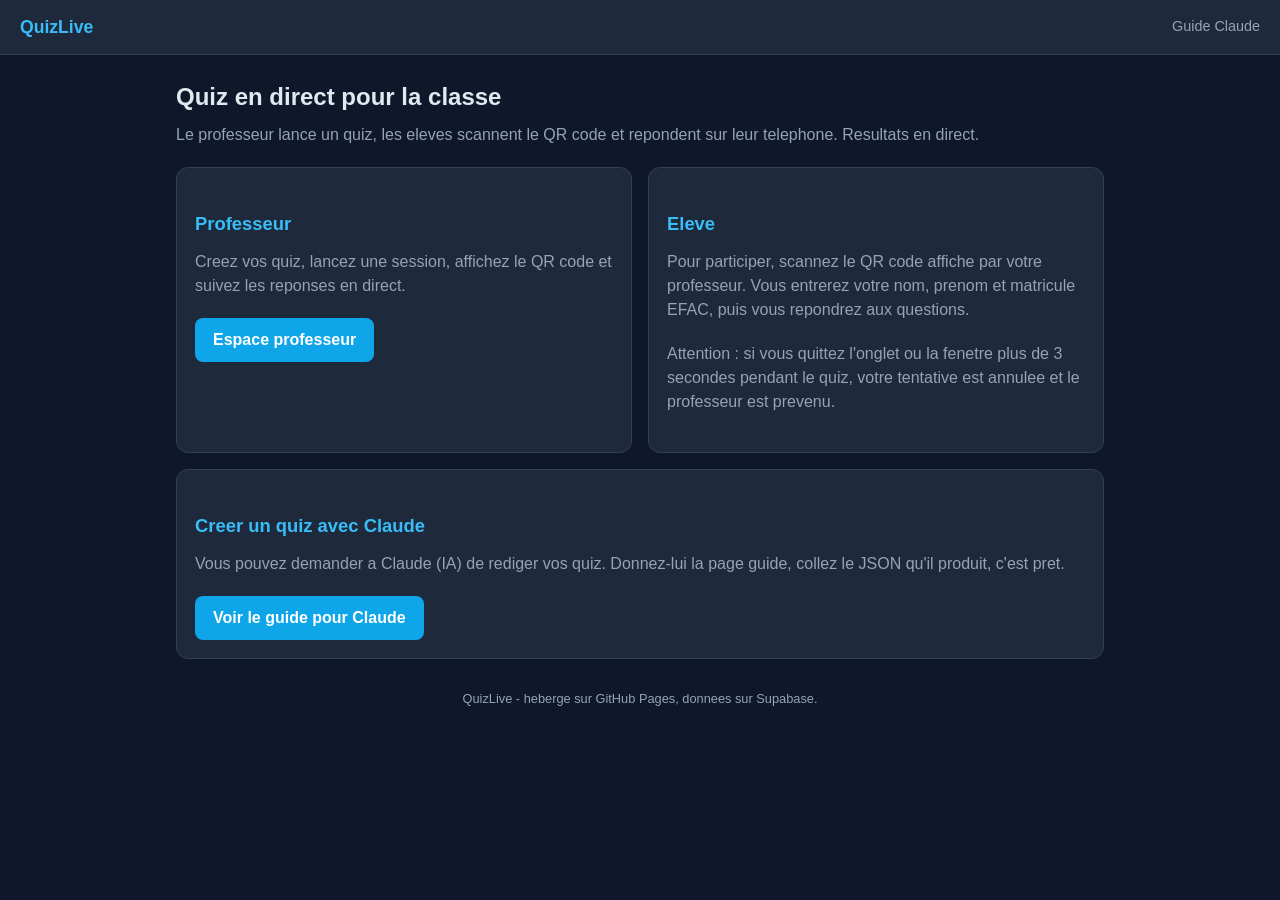
==== index.html @ e2ab72f9 "QuizLive v1: quiz en direct classe (GitHub Pages + Supabase) - teacher.html: creation quiz (formulai" ====
<!DOCTYPE html>
<html lang="fr">
<head>
<meta charset="UTF-8">
<meta name="viewport" content="width=device-width, initial-scale=1.0">
<title>QuizLive - Quiz en classe</title>
<link rel="stylesheet" href="style.css">
</head>
<body>
<header class="topbar">
  <span class="brand">QuizLive</span>
  <a href="guide.html">Guide Claude</a>
</header>
<main>
  <h1>Quiz en direct pour la classe</h1>
  <p class="sub">Le professeur lance un quiz, les eleves scannent le QR code et repondent sur leur telephone. Resultats en direct.</p>

  <div class="grid two">
    <div class="card">
      <h2>Professeur</h2>
      <p class="sub">Creez vos quiz, lancez une session, affichez le QR code et suivez les reponses en direct.</p>
      <a class="btn" href="teacher.html">Espace professeur</a>
    </div>
    <div class="card">
      <h2>Eleve</h2>
      <p class="sub">Pour participer, scannez le QR code affiche par votre professeur. Vous entrerez votre nom, prenom et matricule EFAC, puis vous repondrez aux questions.</p>
      <p class="sub">Attention : si vous quittez l'onglet ou la fenetre plus de 3 secondes pendant le quiz, votre tentative est annulee et le professeur est prevenu.</p>
    </div>
  </div>

  <div class="card">
    <h2>Creer un quiz avec Claude</h2>
    <p class="sub">Vous pouvez demander a Claude (IA) de rediger vos quiz. Donnez-lui la page guide, collez le JSON qu'il produit, c'est pret.</p>
    <a class="btn secondary" href="guide.html">Voir le guide pour Claude</a>
  </div>

  <p class="footer-note">QuizLive - heberge sur GitHub Pages, donnees sur Supabase.</p>
</main>
</body>
</html>
---- style.css ----
:root {
  --bg: #0f172a;
  --card: #1e293b;
  --card2: #273549;
  --text: #e2e8f0;
  --muted: #94a3b8;
  --accent: #38bdf8;
  --accent2: #0ea5e9;
  --green: #22c55e;
  --red: #ef4444;
  --orange: #f59e0b;
  --radius: 12px;
}
* { box-sizing: border-box; margin: 0; padding: 0; }
body {
  font-family: -apple-system, BlinkMacSystemFont, "Segoe UI", Roboto, Arial, sans-serif;
  background: var(--bg);
  color: var(--text);
  min-height: 100vh;
  line-height: 1.5;
}
header.topbar {
  padding: 14px 20px;
  display: flex;
  align-items: center;
  justify-content: space-between;
  border-bottom: 1px solid #334155;
  background: var(--card);
  position: sticky;
  top: 0;
  z-index: 10;
}
header.topbar .brand { font-weight: 700; font-size: 1.1rem; color: var(--accent); }
header.topbar a { color: var(--muted); text-decoration: none; font-size: .9rem; }
header.topbar a:hover { color: var(--text); }
main { max-width: 960px; margin: 0 auto; padding: 24px 16px 60px; }
h1 { font-size: 1.5rem; margin-bottom: 8px; }
h2 { font-size: 1.15rem; margin: 24px 0 12px; color: var(--accent); }
p.sub { color: var(--muted); margin-bottom: 20px; }
.card {
  background: var(--card);
  border: 1px solid #334155;
  border-radius: var(--radius);
  padding: 18px;
  margin-bottom: 16px;
}
.grid { display: grid; gap: 16px; }
@media (min-width: 700px) { .grid.two { grid-template-columns: 1fr 1fr; } }
label { display: block; font-size: .85rem; color: var(--muted); margin: 10px 0 4px; }
input[type=text], input[type=password], input[type=number], textarea, select {
  width: 100%;
  padding: 10px 12px;
  border-radius: 8px;
  border: 1px solid #475569;
  background: #0b1220;
  color: var(--text);
  font-size: 1rem;
}
textarea { min-height: 160px; font-family: ui-monospace, Menlo, Consolas, monospace; font-size: .85rem; }
button, .btn {
  display: inline-block;
  padding: 10px 18px;
  border: none;
  border-radius: 8px;
  background: var(--accent2);
  color: #fff;
  font-size: 1rem;
  font-weight: 600;
  cursor: pointer;
  text-decoration: none;
  text-align: center;
}
button:hover, .btn:hover { background: var(--accent); }
button.secondary { background: #475569; }
button.secondary:hover { background: #64748b; }
button.danger { background: var(--red); }
button.small { padding: 6px 12px; font-size: .85rem; }
button:disabled { opacity: .5; cursor: not-allowed; }
.msg { padding: 12px 14px; border-radius: 8px; margin: 12px 0; font-size: .95rem; }
.msg.ok { background: #14532d; color: #bbf7d0; }
.msg.err { background: #7f1d1d; color: #fecaca; }
.msg.info { background: #1e3a5f; color: #bfdbfe; }
.hidden { display: none !important; }
table.results { width: 100%; border-collapse: collapse; font-size: .95rem; }
table.results th, table.results td { padding: 8px 10px; text-align: left; border-bottom: 1px solid #334155; }
table.results th { color: var(--muted); font-size: .8rem; text-transform: uppercase; }
.badge { display: inline-block; padding: 2px 10px; border-radius: 999px; font-size: .8rem; font-weight: 600; }
.badge.active { background: #1e3a5f; color: #7dd3fc; }
.badge.done { background: #14532d; color: #86efac; }
.badge.cancelled { background: #7f1d1d; color: #fca5a5; }
.alert-card {
  background: #7f1d1d;
  border: 1px solid var(--red);
  border-radius: var(--radius);
  padding: 14px 16px;
  margin-bottom: 10px;
}
.alert-card .who { font-weight: 700; }
.alert-card .when { color: #fca5a5; font-size: .8rem; }
.choice-btn {
  display: block;
  width: 100%;
  text-align: left;
  background: var(--card2);
  border: 1px solid #475569;
  margin: 8px 0;
  padding: 14px 16px;
  border-radius: 10px;
  font-size: 1.05rem;
  color: var(--text);
}
.choice-btn:hover { border-color: var(--accent); background: #31435c; }
.choice-btn.picked { border-color: var(--accent); background: #0c4a6e; }
.progress-line { color: var(--muted); font-size: .9rem; margin-bottom: 6px; }
#qr-box { background: #fff; padding: 14px; border-radius: var(--radius); display: inline-block; }
.mono { font-family: ui-monospace, Menlo, Consolas, monospace; font-size: .85rem; word-break: break-all; }
.qblock { border: 1px solid #334155; border-radius: var(--radius); padding: 14px; margin-bottom: 14px; background: var(--card2); }
.qblock .qhead { display: flex; justify-content: space-between; align-items: center; margin-bottom: 6px; }
.qblock .qhead strong { color: var(--accent); }
.choices-row { display: flex; align-items: center; gap: 8px; margin: 4px 0; }
.choices-row input[type=text] { flex: 1; }
.quiz-item { display: flex; align-items: center; justify-content: space-between; gap: 10px; flex-wrap: wrap; }
.quiz-item .meta { color: var(--muted); font-size: .85rem; }
.quiz-item .actions { display: flex; gap: 8px; }
.big-link { word-break: break-all; color: var(--accent); font-size: .95rem; }
code { background: #0b1220; padding: 2px 6px; border-radius: 6px; font-size: .85em; }
pre { background: #0b1220; padding: 14px; border-radius: 10px; overflow-x: auto; font-size: .82rem; margin: 10px 0; }
ol.steps { margin: 10px 0 10px 22px; }
ol.steps li { margin-bottom: 6px; }
.tabs { display: flex; gap: 8px; margin: 16px 0; }
.tabs button { background: #475569; }
.tabs button.on { background: var(--accent2); }
.center { text-align: center; }
.footer-note { color: var(--muted); font-size: .8rem; margin-top: 30px; text-align: center; }
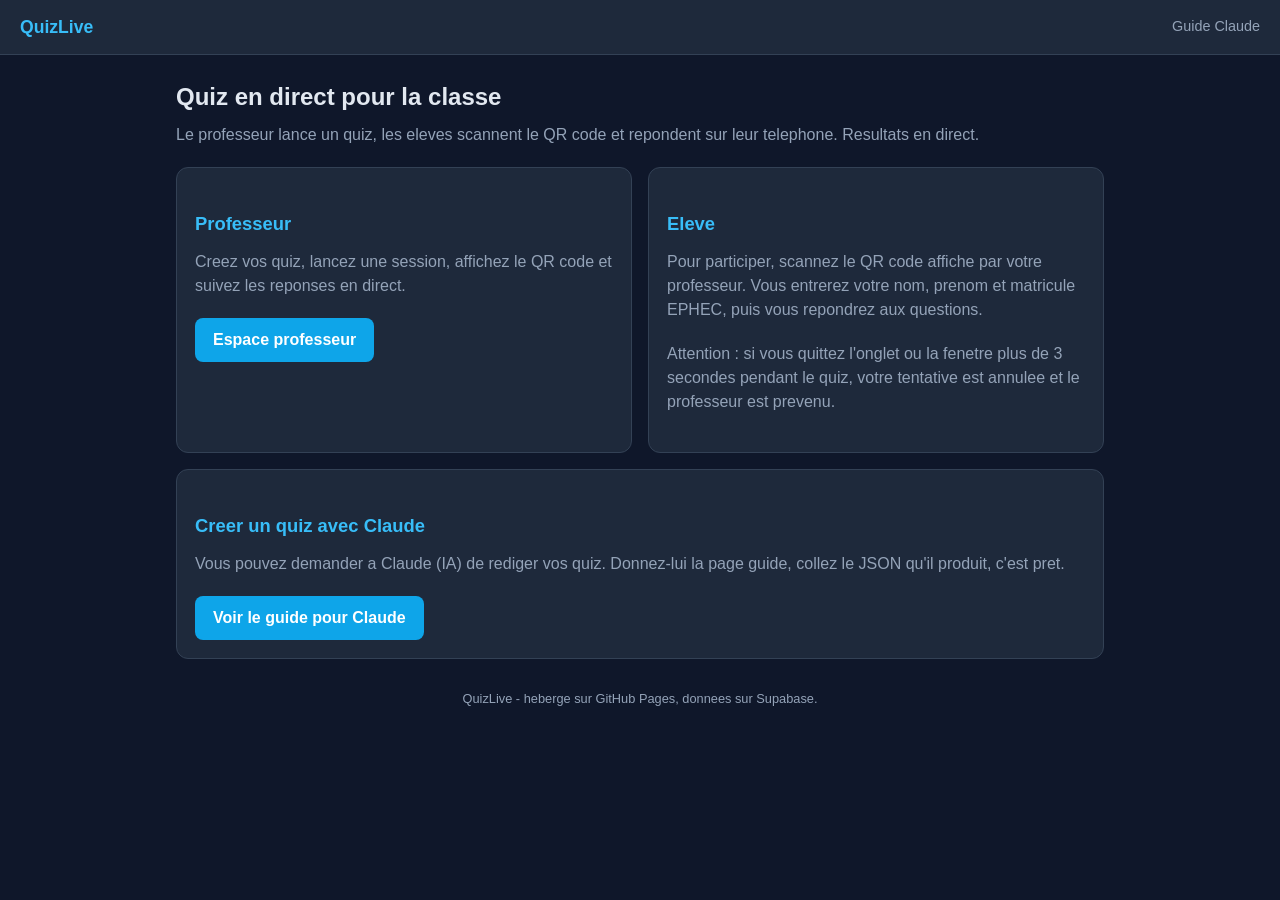
==== commit 68394872: "Use EPHEC on the student welcome page" ====
--- a/index.html
+++ b/index.html
@@ -23,7 +23,7 @@
     </div>
     <div class="card">
       <h2>Eleve</h2>
-      <p class="sub">Pour participer, scannez le QR code affiche par votre professeur. Vous entrerez votre nom, prenom et matricule EFAC, puis vous repondrez aux questions.</p>
+      <p class="sub">Pour participer, scannez le QR code affiche par votre professeur. Vous entrerez votre nom, prenom et matricule EPHEC, puis vous repondrez aux questions.</p>
       <p class="sub">Attention : si vous quittez l'onglet ou la fenetre plus de 3 secondes pendant le quiz, votre tentative est annulee et le professeur est prevenu.</p>
     </div>
   </div>
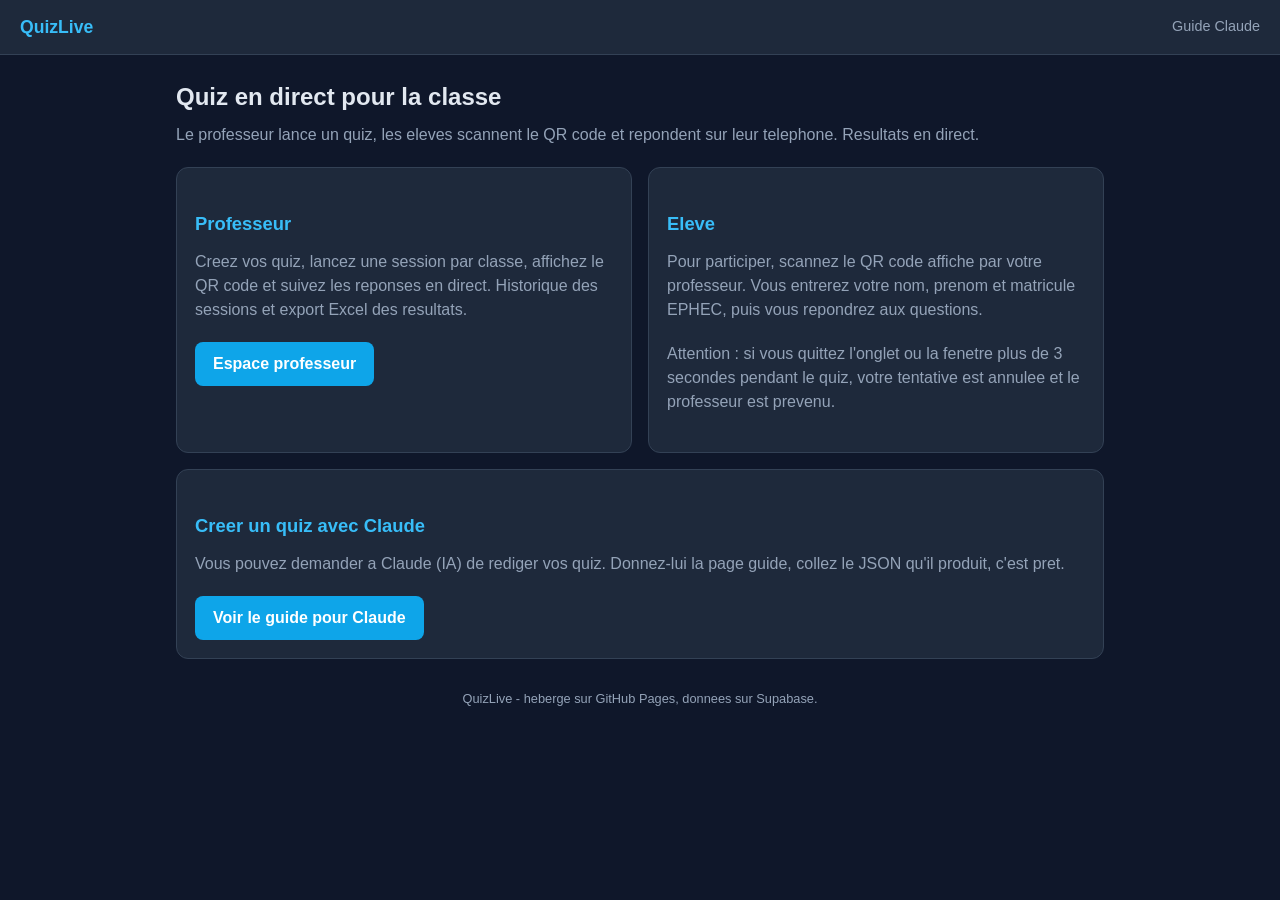
==== commit bf9c6e39: "QuizLive v2 : classes, matricule unique, historique et export Excel" ====
--- a/index.html
+++ b/index.html
@@ -18,7 +18,7 @@
   <div class="grid two">
     <div class="card">
       <h2>Professeur</h2>
-      <p class="sub">Creez vos quiz, lancez une session, affichez le QR code et suivez les reponses en direct.</p>
+      <p class="sub">Creez vos quiz, lancez une session par classe, affichez le QR code et suivez les reponses en direct. Historique des sessions et export Excel des resultats.</p>
       <a class="btn" href="teacher.html">Espace professeur</a>
     </div>
     <div class="card">
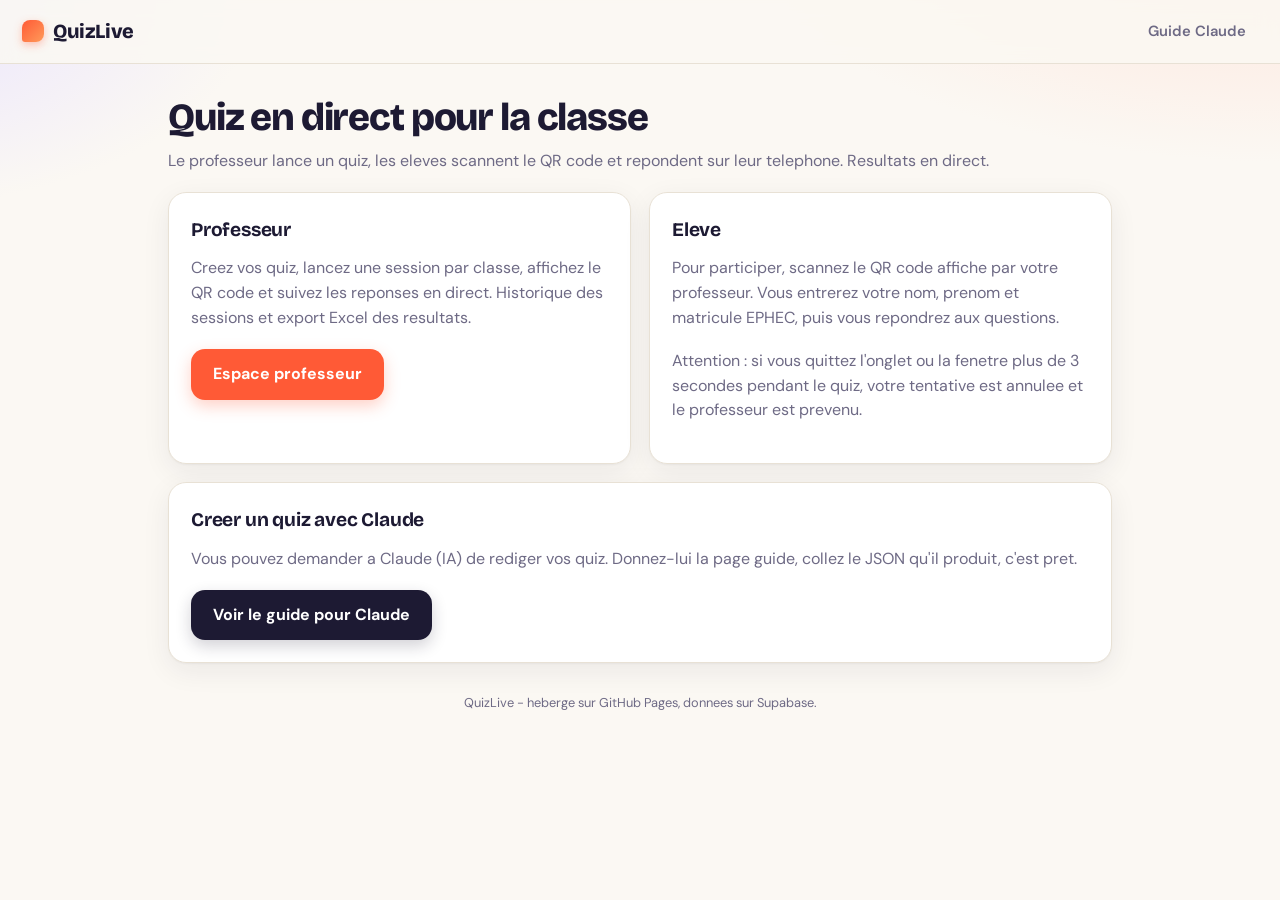
==== commit ca908a49: "Refonte design : theme clair moderne, accent corail, typo Bricolage Grotesque, ecrans eleve mobile-f" ====
--- a/index.html
+++ b/index.html
@@ -4,6 +4,8 @@
 <meta charset="UTF-8">
 <meta name="viewport" content="width=device-width, initial-scale=1.0">
 <title>QuizLive - Quiz en classe</title>
+<link rel="preconnect" href="https://fonts.googleapis.com"><link rel="preconnect" href="https://fonts.gstatic.com" crossorigin><link href="https://fonts.googleapis.com/css2?family=Bricolage+Grotesque:opsz,wght@12..96,700;12..96,800&family=DM+Sans:wght@400;500;600;700&display=swap" rel="stylesheet">
+<meta name="theme-color" content="#fbf8f3">
 <link rel="stylesheet" href="style.css">
 </head>
 <body>
--- a/style.css
+++ b/style.css
@@ -1,134 +1,312 @@
 :root {
-  --bg: #0f172a;
-  --card: #1e293b;
-  --card2: #273549;
-  --text: #e2e8f0;
-  --muted: #94a3b8;
-  --accent: #38bdf8;
-  --accent2: #0ea5e9;
-  --green: #22c55e;
-  --red: #ef4444;
+  --bg: #fbf8f3;
+  --bg2: #f3ede3;
+  --card: #ffffff;
+  --card2: #fdfbf8;
+  --ink: #1d1a33;
+  --text: #1d1a33;
+  --muted: #6e6a85;
+  --line: #e8e1d5;
+  --accent: #ff5a36;
+  --accent2: #ec4421;
+  --accent-soft: #ffece6;
+  --violet: #5b3df5;
+  --green: #12a36b;
+  --green-soft: #dcf5ea;
+  --red: #e5384f;
+  --red-soft: #fde6e9;
   --orange: #f59e0b;
-  --radius: 12px;
+  --radius: 18px;
+  --shadow: 0 1px 2px rgba(29,26,51,.04), 0 8px 28px rgba(29,26,51,.07);
+  --font: "DM Sans", system-ui, -apple-system, "Segoe UI", Roboto, Arial, sans-serif;
+  --display: "Bricolage Grotesque", "DM Sans", system-ui, -apple-system, "Segoe UI", sans-serif;
 }
 * { box-sizing: border-box; margin: 0; padding: 0; }
+html { -webkit-text-size-adjust: 100%; }
 body {
-  font-family: -apple-system, BlinkMacSystemFont, "Segoe UI", Roboto, Arial, sans-serif;
-  background: var(--bg);
-  color: var(--text);
+  font-family: var(--font);
+  background:
+    radial-gradient(900px 420px at 100% -10%, #ffe3d9 0%, transparent 60%),
+    radial-gradient(700px 380px at -10% 0%, #e9e3ff 0%, transparent 55%),
+    var(--bg);
+  background-attachment: fixed;
+  color: var(--ink);
   min-height: 100vh;
-  line-height: 1.5;
+  line-height: 1.55;
+  -webkit-font-smoothing: antialiased;
 }
 header.topbar {
-  padding: 14px 20px;
+  padding: 14px 22px;
   display: flex;
   align-items: center;
   justify-content: space-between;
-  border-bottom: 1px solid #334155;
-  background: var(--card);
+  background: rgba(251,248,243,.85);
+  backdrop-filter: blur(10px);
+  -webkit-backdrop-filter: blur(10px);
+  border-bottom: 1px solid var(--line);
   position: sticky;
   top: 0;
   z-index: 10;
 }
-header.topbar .brand { font-weight: 700; font-size: 1.1rem; color: var(--accent); }
-header.topbar a { color: var(--muted); text-decoration: none; font-size: .9rem; }
-header.topbar a:hover { color: var(--text); }
-main { max-width: 960px; margin: 0 auto; padding: 24px 16px 60px; }
-h1 { font-size: 1.5rem; margin-bottom: 8px; }
-h2 { font-size: 1.15rem; margin: 24px 0 12px; color: var(--accent); }
-p.sub { color: var(--muted); margin-bottom: 20px; }
+header.topbar .brand {
+  font-family: var(--display);
+  font-weight: 800;
+  font-size: 1.25rem;
+  letter-spacing: -.02em;
+  color: var(--ink);
+  display: inline-flex;
+  align-items: center;
+  gap: 9px;
+}
+header.topbar .brand::before {
+  content: "";
+  width: 22px; height: 22px;
+  border-radius: 8px 8px 8px 3px;
+  background: linear-gradient(135deg, var(--accent), #ff9a5a);
+  box-shadow: 0 3px 8px rgba(255,90,54,.35);
+}
+header.topbar a {
+  color: var(--muted);
+  text-decoration: none;
+  font-size: .92rem;
+  font-weight: 600;
+  padding: 6px 12px;
+  border-radius: 999px;
+  transition: background .2s, color .2s;
+}
+header.topbar a:hover { color: var(--ink); background: var(--bg2); }
+main { max-width: 980px; margin: 0 auto; padding: 32px 18px 70px; }
+h1 {
+  font-family: var(--display);
+  font-size: clamp(1.7rem, 5vw, 2.4rem);
+  line-height: 1.12;
+  letter-spacing: -.03em;
+  font-weight: 800;
+  margin-bottom: 10px;
+}
+h2 {
+  font-family: var(--display);
+  font-size: 1.2rem;
+  letter-spacing: -.01em;
+  font-weight: 700;
+  margin: 28px 0 12px;
+  color: var(--ink);
+}
+p.sub { color: var(--muted); margin-bottom: 18px; }
+a { color: var(--violet); }
 .card {
   background: var(--card);
-  border: 1px solid #334155;
+  border: 1px solid var(--line);
   border-radius: var(--radius);
-  padding: 18px;
-  margin-bottom: 16px;
-}
-.grid { display: grid; gap: 16px; }
+  padding: 22px;
+  margin-bottom: 18px;
+  box-shadow: var(--shadow);
+  animation: rise .4s ease both;
+}
+.grid { display: grid; gap: 18px; }
 @media (min-width: 700px) { .grid.two { grid-template-columns: 1fr 1fr; } }
-label { display: block; font-size: .85rem; color: var(--muted); margin: 10px 0 4px; }
+label { display: block; font-size: .85rem; font-weight: 600; color: var(--ink); margin: 14px 0 6px; }
 input[type=text], input[type=password], input[type=number], textarea, select {
   width: 100%;
-  padding: 10px 12px;
-  border-radius: 8px;
-  border: 1px solid #475569;
-  background: #0b1220;
-  color: var(--text);
+  padding: 14px 16px;
+  border-radius: 14px;
+  border: 2px solid var(--line);
+  background: var(--card2);
+  color: var(--ink);
   font-size: 1rem;
+  font-family: inherit;
+  transition: border-color .2s, box-shadow .2s, background .2s;
+}
+input:focus, textarea:focus, select:focus {
+  outline: none;
+  border-color: var(--accent);
+  background: #fff;
+  box-shadow: 0 0 0 4px var(--accent-soft);
 }
 textarea { min-height: 160px; font-family: ui-monospace, Menlo, Consolas, monospace; font-size: .85rem; }
 button, .btn {
   display: inline-block;
-  padding: 10px 18px;
+  padding: 13px 22px;
   border: none;
-  border-radius: 8px;
-  background: var(--accent2);
+  border-radius: 14px;
+  background: var(--accent);
   color: #fff;
+  font-family: inherit;
   font-size: 1rem;
-  font-weight: 600;
+  font-weight: 700;
   cursor: pointer;
   text-decoration: none;
   text-align: center;
-}
-button:hover, .btn:hover { background: var(--accent); }
-button.secondary { background: #475569; }
-button.secondary:hover { background: #64748b; }
-button.danger { background: var(--red); }
-button.small { padding: 6px 12px; font-size: .85rem; }
-button:disabled { opacity: .5; cursor: not-allowed; }
-.msg { padding: 12px 14px; border-radius: 8px; margin: 12px 0; font-size: .95rem; }
-.msg.ok { background: #14532d; color: #bbf7d0; }
-.msg.err { background: #7f1d1d; color: #fecaca; }
-.msg.info { background: #1e3a5f; color: #bfdbfe; }
+  box-shadow: 0 6px 16px rgba(255,90,54,.28);
+  transition: transform .15s, box-shadow .2s, background .2s;
+}
+button:hover, .btn:hover { background: var(--accent2); transform: translateY(-1px); box-shadow: 0 10px 22px rgba(255,90,54,.32); }
+button:active, .btn:active { transform: translateY(0) scale(.98); }
+button.secondary, .btn.secondary { background: var(--ink); box-shadow: 0 6px 16px rgba(29,26,51,.2); }
+button.secondary:hover, .btn.secondary:hover { background: #34305a; }
+button.danger { background: var(--red); box-shadow: 0 6px 16px rgba(229,56,79,.25); }
+button.danger:hover { background: #c92b41; }
+button.small { padding: 8px 14px; font-size: .85rem; border-radius: 11px; }
+button:disabled { opacity: .5; cursor: not-allowed; transform: none; }
+.msg { padding: 14px 16px; border-radius: 14px; margin: 14px 0; font-size: .95rem; font-weight: 500; }
+.msg.ok { background: var(--green-soft); color: #0b6b47; }
+.msg.err { background: var(--red-soft); color: #a3182d; }
+.msg.info { background: #ebe7ff; color: #3a26a8; }
 .hidden { display: none !important; }
-table.results { width: 100%; border-collapse: collapse; font-size: .95rem; }
-table.results th, table.results td { padding: 8px 10px; text-align: left; border-bottom: 1px solid #334155; }
-table.results th { color: var(--muted); font-size: .8rem; text-transform: uppercase; }
-.badge { display: inline-block; padding: 2px 10px; border-radius: 999px; font-size: .8rem; font-weight: 600; }
-.badge.active { background: #1e3a5f; color: #7dd3fc; }
-.badge.done { background: #14532d; color: #86efac; }
-.badge.cancelled { background: #7f1d1d; color: #fca5a5; }
+table.results { width: 100%; border-collapse: collapse; font-size: 1rem; }
+table.results th, table.results td { padding: 12px 12px; text-align: left; border-bottom: 1px solid var(--line); }
+table.results tr:last-child td { border-bottom: none; }
+table.results th { color: var(--muted); font-size: .75rem; letter-spacing: .06em; text-transform: uppercase; font-weight: 700; }
+.badge { display: inline-block; padding: 3px 12px; border-radius: 999px; font-size: .8rem; font-weight: 700; }
+.badge.active { background: #ebe7ff; color: var(--violet); }
+.badge.done { background: var(--green-soft); color: #0b6b47; }
+.badge.cancelled { background: var(--red-soft); color: #a3182d; }
 .alert-card {
-  background: #7f1d1d;
-  border: 1px solid var(--red);
+  background: var(--red-soft);
+  border: 2px solid #f6b3bd;
+  color: #7d1424;
   border-radius: var(--radius);
-  padding: 14px 16px;
-  margin-bottom: 10px;
+  padding: 18px 20px;
+  margin-bottom: 12px;
 }
 .alert-card .who { font-weight: 700; }
-.alert-card .when { color: #fca5a5; font-size: .8rem; }
+.alert-card .when { color: #b4384b; font-size: .8rem; }
 .choice-btn {
-  display: block;
+  display: flex;
+  align-items: center;
+  gap: 14px;
   width: 100%;
   text-align: left;
-  background: var(--card2);
-  border: 1px solid #475569;
-  margin: 8px 0;
-  padding: 14px 16px;
-  border-radius: 10px;
+  background: var(--card);
+  border: 2px solid var(--line);
+  color: var(--ink);
+  margin: 10px 0;
+  padding: 16px 16px;
+  border-radius: 16px;
   font-size: 1.05rem;
-  color: var(--text);
-}
-.choice-btn:hover { border-color: var(--accent); background: #31435c; }
-.choice-btn.picked { border-color: var(--accent); background: #0c4a6e; }
-.progress-line { color: var(--muted); font-size: .9rem; margin-bottom: 6px; }
-#qr-box { background: #fff; padding: 14px; border-radius: var(--radius); display: inline-block; }
+  font-weight: 600;
+  line-height: 1.35;
+  box-shadow: 0 2px 0 rgba(29,26,51,.04);
+}
+#choices { counter-reset: opt; }
+.choice-btn::before {
+  counter-increment: opt;
+  content: counter(opt, upper-alpha);
+  flex: 0 0 auto;
+  width: 34px; height: 34px;
+  border-radius: 11px;
+  background: var(--bg2);
+  color: var(--muted);
+  display: inline-flex; align-items: center; justify-content: center;
+  font-family: var(--display);
+  font-weight: 800;
+  transition: background .2s, color .2s;
+}
+.choice-btn:hover { border-color: var(--accent); background: #fff; box-shadow: 0 6px 18px rgba(255,90,54,.14); }
+.choice-btn:hover::before { background: var(--accent-soft); color: var(--accent); }
+.choice-btn.picked { border-color: var(--accent); background: var(--accent-soft); }
+.choice-btn.picked::before { background: var(--accent); color: #fff; }
+.progress-line {
+  color: var(--muted);
+  font-size: .85rem;
+  font-weight: 700;
+  letter-spacing: .06em;
+  text-transform: uppercase;
+  margin-bottom: 10px;
+}
+#qr-box { background: #fff; padding: 18px; border-radius: 22px; display: inline-block; border: 1px solid var(--line); box-shadow: var(--shadow); }
+#qr-box img, #qr-box canvas, #qr-box svg { display: block; width: min(100%, 360px); height: auto; }
 .mono { font-family: ui-monospace, Menlo, Consolas, monospace; font-size: .85rem; word-break: break-all; }
-.qblock { border: 1px solid #334155; border-radius: var(--radius); padding: 14px; margin-bottom: 14px; background: var(--card2); }
+.qblock { border: 1px solid var(--line); border-radius: 16px; padding: 16px; margin-bottom: 14px; background: var(--card2); }
 .qblock .qhead { display: flex; justify-content: space-between; align-items: center; margin-bottom: 6px; }
-.qblock .qhead strong { color: var(--accent); }
-.choices-row { display: flex; align-items: center; gap: 8px; margin: 4px 0; }
+.qblock .qhead strong { color: var(--accent); font-family: var(--display); }
+.choices-row { display: flex; align-items: center; gap: 8px; margin: 6px 0; }
 .choices-row input[type=text] { flex: 1; }
 .quiz-item { display: flex; align-items: center; justify-content: space-between; gap: 10px; flex-wrap: wrap; }
 .quiz-item .meta { color: var(--muted); font-size: .85rem; }
-.quiz-item .actions { display: flex; gap: 8px; }
-.big-link { word-break: break-all; color: var(--accent); font-size: .95rem; }
-code { background: #0b1220; padding: 2px 6px; border-radius: 6px; font-size: .85em; }
-pre { background: #0b1220; padding: 14px; border-radius: 10px; overflow-x: auto; font-size: .82rem; margin: 10px 0; }
+.quiz-item .actions { display: flex; gap: 8px; flex-wrap: wrap; }
+.big-link { word-break: break-all; color: var(--violet); font-size: .95rem; font-weight: 600; }
+code { background: var(--bg2); padding: 2px 7px; border-radius: 7px; font-size: .85em; }
+pre { background: #1d1a33; color: #f1ecff; padding: 16px; border-radius: 14px; overflow-x: auto; font-size: .82rem; margin: 10px 0; }
+pre code { background: none; padding: 0; }
 ol.steps { margin: 10px 0 10px 22px; }
 ol.steps li { margin-bottom: 6px; }
-.tabs { display: flex; gap: 8px; margin: 16px 0; }
-.tabs button { background: #475569; }
-.tabs button.on { background: var(--accent2); }
+.tabs { display: flex; gap: 6px; margin: 16px 0; background: var(--bg2); padding: 5px; border-radius: 16px; width: fit-content; max-width: 100%; }
+.tabs button { background: transparent; color: var(--muted); box-shadow: none; padding: 10px 18px; }
+.tabs button:hover { background: rgba(255,255,255,.6); transform: none; box-shadow: none; }
+.tabs button.on { background: #fff; color: var(--ink); box-shadow: 0 2px 8px rgba(29,26,51,.1); }
 .center { text-align: center; }
 .footer-note { color: var(--muted); font-size: .8rem; margin-top: 30px; text-align: center; }
+@keyframes rise { from { opacity: 0; transform: translateY(8px); } to { opacity: 1; transform: none; } }
+
+/* Chrono du quiz (page eleve) */
+.quiz-timer {
+  position: fixed;
+  top: 9px;
+  right: 14px;
+  z-index: 50;
+  background: var(--ink);
+  color: #fff;
+  font-family: var(--display);
+  font-size: 1.15rem;
+  font-weight: 800;
+  padding: 7px 16px 7px 14px;
+  border-radius: 999px;
+  font-variant-numeric: tabular-nums;
+  box-shadow: 0 6px 18px rgba(29,26,51,.25);
+}
+.quiz-timer::before { content: "\23F1\FE0E  "; opacity: .8; font-weight: 400; }
+.quiz-timer.warn {
+  background: var(--red);
+  color: #fff;
+  animation: timer-pulse 1s infinite;
+}
+.timer-alert {
+  position: fixed;
+  top: 62px;
+  right: 14px;
+  z-index: 50;
+  background: var(--red);
+  color: #fff;
+  padding: 12px 18px;
+  border-radius: 14px;
+  font-weight: 700;
+  box-shadow: 0 10px 26px rgba(229,56,79,.4);
+}
+@keyframes timer-pulse {
+  0%, 100% { transform: scale(1); }
+  50% { transform: scale(1.08); }
+}
+
+/* Ecran de projection : texte et QR bien lisibles de loin */
+@media (min-width: 1100px) {
+  main.wide, body.live-page main { max-width: 1280px; }
+  body.live-page #quiz-title { font-size: 3rem; }
+  body.live-page table.results { font-size: 1.2rem; }
+  body.live-page #qr-box img, body.live-page #qr-box canvas { width: 420px; }
+}
+@media (max-width: 520px) {
+  main { padding: 22px 14px 60px; }
+  .card { padding: 18px; }
+}
+
+/* Ecrans eleve */
+#qtext { font-size: clamp(1.25rem, 4.6vw, 1.6rem) !important; line-height: 1.25; }
+#join-title { margin-top: 6px; }
+#end .card, #cancelled .alert-card { padding: 34px 22px; }
+#end .card::before {
+  content: "\2713";
+  display: flex; align-items: center; justify-content: center;
+  width: 72px; height: 72px; margin: 0 auto 16px;
+  border-radius: 50%;
+  background: var(--green); color: #fff;
+  font-size: 2.2rem; font-weight: 800;
+  box-shadow: 0 10px 24px rgba(18,163,107,.35);
+  animation: pop .5s cubic-bezier(.2,1.4,.4,1) both;
+}
+@keyframes pop { from { transform: scale(.3); opacity: 0; } to { transform: scale(1); opacity: 1; } }
+#start-btn { padding: 16px; font-size: 1.1rem; margin-top: 6px; }
+.choice-btn:disabled { opacity: 1; transform: none; box-shadow: none; }
+.choice-btn:disabled:not(.picked) { opacity: .5; }
+h1, h2 { text-wrap: balance; }
+.card > h2:first-child { margin-top: 0 !important; }
